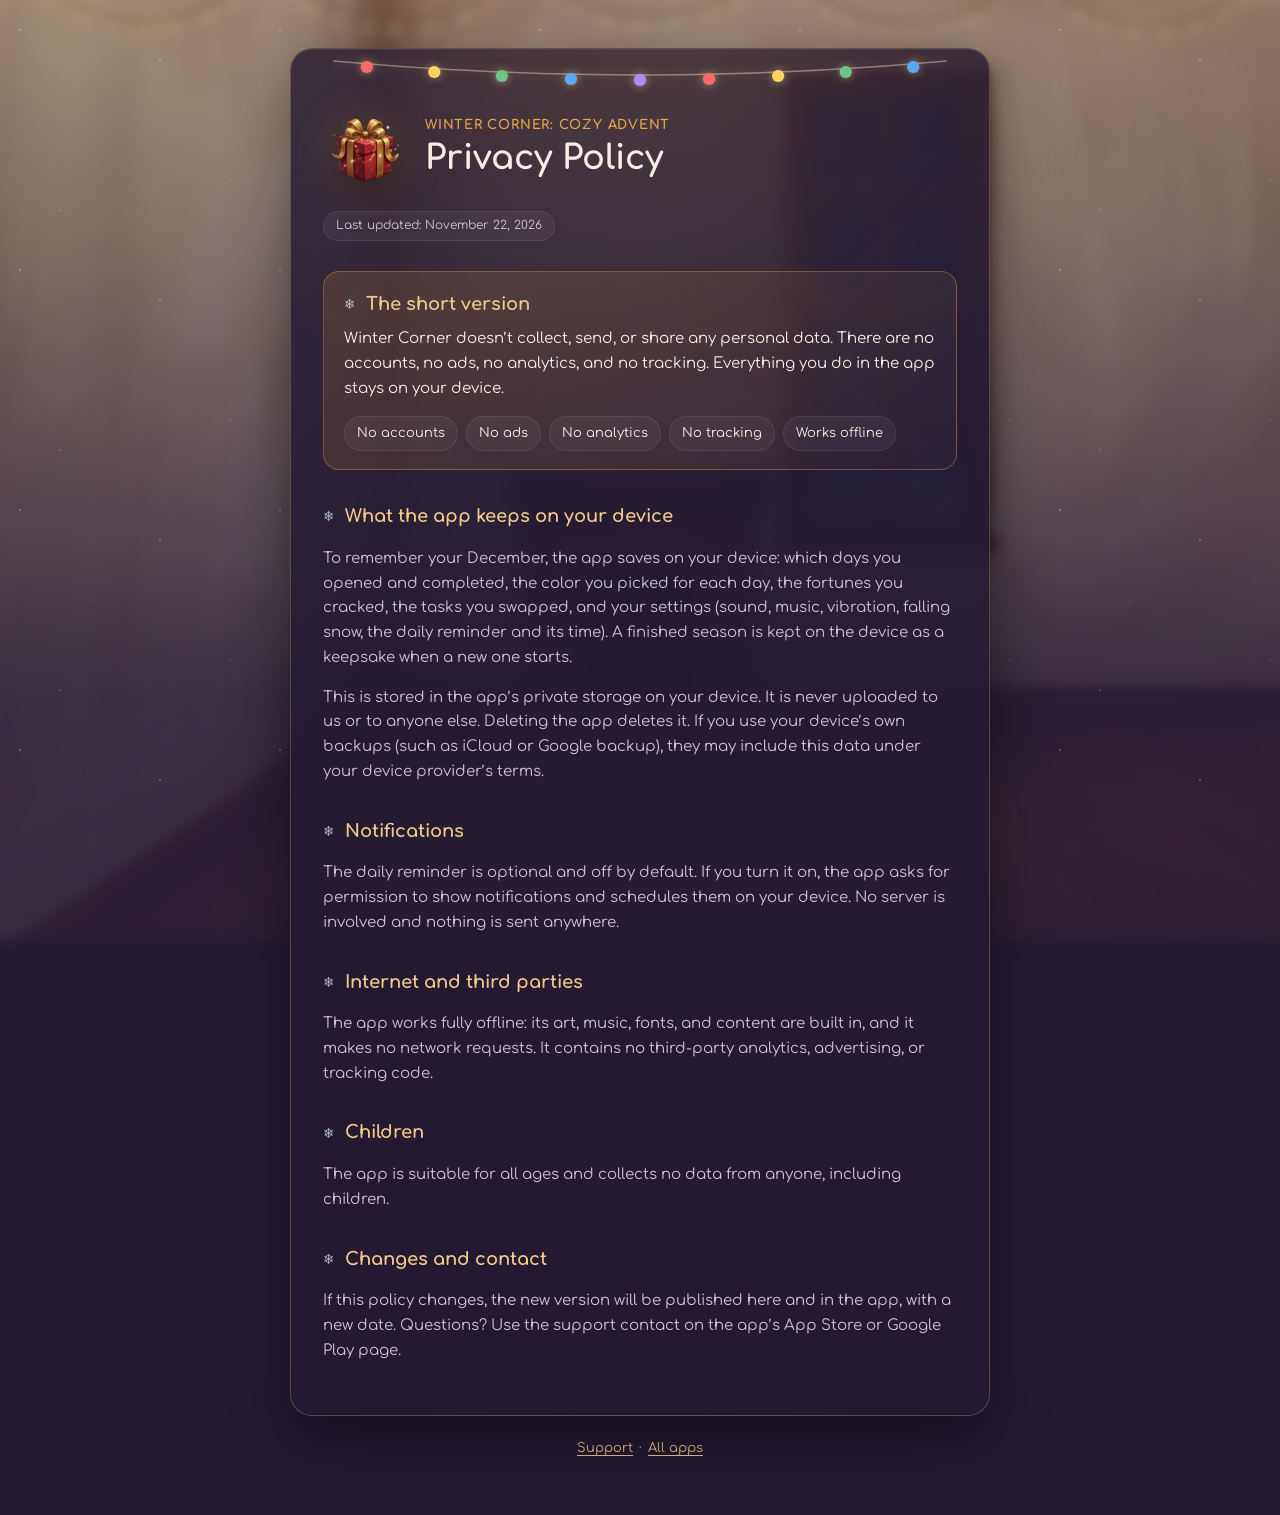
==== winter-corner/privacy/index.html @ 45a943ec "Add Winter Corner privacy policy and support pages Static GitHub Pages site for app privacy policies" ====
<!doctype html>
<html lang="en">
<head>
  <meta charset="utf-8" />
  <meta name="viewport" content="width=device-width, initial-scale=1" />
  <title>Privacy Policy · Winter Corner: Cozy Advent</title>
  <meta name="description" content="Privacy policy for Winter Corner: Cozy Advent. The app collects no personal data." />
  <meta name="theme-color" content="#241b33" />
  <link rel="icon" href="../../assets/img/gift.webp" />
  <link rel="stylesheet" href="../../assets/style.css" />
</head>
<body>
  <!-- Source of truth: my-winter-corner/docs/PRIVACY.md (also shown in the app). Keep in sync. -->
  <main>
    <header class="hero">
      <img src="../../assets/img/gift.webp" alt="" />
      <div>
        <p class="app">Winter Corner: Cozy Advent</p>
        <h1>Privacy Policy</h1>
      </div>
    </header>
    <p class="updated">Last updated: November 22, 2026</p>

    <section class="callout">
      <h2>The short version</h2>
      <p>Winter Corner doesn’t collect, send, or share any personal data. There are no accounts, no ads, no analytics, and no tracking. Everything you do in the app stays on your device.</p>
      <ul class="chips" aria-label="At a glance">
        <li>No accounts</li>
        <li>No ads</li>
        <li>No analytics</li>
        <li>No tracking</li>
        <li>Works offline</li>
      </ul>
    </section>

    <h2>What the app keeps on your device</h2>
    <p>To remember your December, the app saves on your device: which days you opened and completed, the color you picked for each day, the fortunes you cracked, the tasks you swapped, and your settings (sound, music, vibration, falling snow, the daily reminder and its time). A finished season is kept on the device as a keepsake when a new one starts.</p>
    <p>This is stored in the app’s private storage on your device. It is never uploaded to us or to anyone else. Deleting the app deletes it. If you use your device’s own backups (such as iCloud or Google backup), they may include this data under your device provider’s terms.</p>

    <h2>Notifications</h2>
    <p>The daily reminder is optional and off by default. If you turn it on, the app asks for permission to show notifications and schedules them on your device. No server is involved and nothing is sent anywhere.</p>

    <h2>Internet and third parties</h2>
    <p>The app works fully offline: its art, music, fonts, and content are built in, and it makes no network requests. It contains no third-party analytics, advertising, or tracking code.</p>

    <h2>Children</h2>
    <p>The app is suitable for all ages and collects no data from anyone, including children.</p>

    <h2>Changes and contact</h2>
    <p>If this policy changes, the new version will be published here and in the app, with a new date. Questions? Use the support contact on the app’s App Store or Google Play page.</p>
  </main>
  <footer><a href="../support/">Support</a>·<a href="../../">All apps</a></footer>
</body>
</html>
---- assets/style.css ----
/* Shared look for app policy/support pages: the Winter Corner night palette,
   the app's room as a soft backdrop, a string of lights and quiet snow.
   Everything is self-hosted: no third-party requests (these are privacy pages). */
@font-face {
  font-family: 'Comfortaa';
  font-weight: 400;
  font-display: swap;
  src: url('fonts/comfortaa-latin-400-normal.woff2') format('woff2');
}
@font-face {
  font-family: 'Comfortaa';
  font-weight: 700;
  font-display: swap;
  src: url('fonts/comfortaa-latin-700-normal.woff2') format('woff2');
}

:root {
  --bg-0: #241b33;
  --bg-1: #342645;
  --warm: #e8a24a;
  --warm-soft: #f3c98b;
  --ink: #f6eee6;
  --ink-dim: #cdbfd9;
  --card: rgba(36, 27, 51, 0.86);
  --card-border: rgba(243, 201, 139, 0.24);
  --tile: rgba(255, 255, 255, 0.045);
  --tile-border: rgba(255, 255, 255, 0.08);
  --radius: 22px;
  color-scheme: dark;
}

* {
  box-sizing: border-box;
}

html {
  background: var(--bg-0);
}

body {
  position: relative;
  margin: 0;
  min-height: 100vh;
  padding: 48px 16px 56px;
  color: var(--ink);
  font-family: 'Comfortaa', system-ui, -apple-system, 'Segoe UI', sans-serif;
  line-height: 1.65;
  -webkit-font-smoothing: antialiased;
}

/* The app's room, blurred and dimmed, as a fixed backdrop. */
body::before {
  content: '';
  position: fixed;
  inset: -40px;
  z-index: -2;
  background:
    linear-gradient(180deg, rgba(36, 27, 51, 0.3), rgba(36, 27, 51, 0.88) 75%),
    url('img/room-wide.webp') center 30% / cover no-repeat;
  filter: blur(6px) saturate(1.15);
}

/* Quiet snowfall: two layers of soft dots drifting down. */
body::after {
  content: '';
  position: fixed;
  inset: 0;
  z-index: -1;
  pointer-events: none;
  background-image:
    radial-gradient(2px 2px at 20px 30px, rgba(255, 255, 255, 0.7), transparent 60%),
    radial-gradient(1.5px 1.5px at 90px 120px, rgba(255, 255, 255, 0.55), transparent 60%),
    radial-gradient(2.5px 2.5px at 160px 60px, rgba(255, 255, 255, 0.5), transparent 60%),
    radial-gradient(1.5px 1.5px at 230px 180px, rgba(255, 255, 255, 0.6), transparent 60%),
    radial-gradient(2px 2px at 60px 210px, rgba(255, 255, 255, 0.45), transparent 60%);
  background-size: 260px 240px;
  animation: snow 18s linear infinite;
  opacity: 0.8;
}
@keyframes snow {
  from {
    background-position: 0 0;
  }
  to {
    background-position: 40px 240px;
  }
}
@media (prefers-reduced-motion: reduce) {
  body::after {
    animation: none;
  }
}

main {
  position: relative;
  max-width: 700px;
  margin: 0 auto;
  padding: 56px 32px 36px;
  background:
    radial-gradient(120% 70% at 50% -10%, rgba(232, 162, 74, 0.16), transparent 60%),
    var(--card);
  border: 1px solid var(--card-border);
  border-radius: var(--radius);
  box-shadow:
    0 24px 60px rgba(0, 0, 0, 0.45),
    inset 0 1px 0 rgba(255, 255, 255, 0.06);
  backdrop-filter: blur(6px);
}

/* A drooping string of lights across the top of the card (as in the app). */
main::before {
  content: '';
  position: absolute;
  top: 6px;
  left: 6%;
  right: 6%;
  height: 40px;
  background: url("data:image/svg+xml,%3Csvg xmlns='http://www.w3.org/2000/svg' viewBox='0 0 400 40' preserveAspectRatio='none'%3E%3Cpath d='M0 6 Q200 34 400 6' fill='none' stroke='rgba(235,215,195,0.45)' stroke-width='1.5'/%3E%3Cg%3E%3Cellipse cx='22' cy='12' rx='4' ry='6' fill='%23ff6b6b'/%3E%3Cellipse cx='66' cy='17' rx='4' ry='6' fill='%23ffd166'/%3E%3Cellipse cx='110' cy='21' rx='4' ry='6' fill='%2370c48a'/%3E%3Cellipse cx='155' cy='24' rx='4' ry='6' fill='%235aa9ff'/%3E%3Cellipse cx='200' cy='25' rx='4' ry='6' fill='%23b388ff'/%3E%3Cellipse cx='245' cy='24' rx='4' ry='6' fill='%23ff6b6b'/%3E%3Cellipse cx='290' cy='21' rx='4' ry='6' fill='%23ffd166'/%3E%3Cellipse cx='334' cy='17' rx='4' ry='6' fill='%2370c48a'/%3E%3Cellipse cx='378' cy='12' rx='4' ry='6' fill='%235aa9ff'/%3E%3C/g%3E%3C/svg%3E")
    center / 100% 100% no-repeat;
  filter: drop-shadow(0 0 4px rgba(255, 210, 140, 0.55));
  pointer-events: none;
}

/* --- Header: app art + name + title --- */
.hero {
  display: flex;
  align-items: center;
  gap: 18px;
  margin-bottom: 8px;
}
.hero img {
  flex: none;
  width: 84px;
  height: 84px;
  object-fit: contain;
  filter: drop-shadow(0 8px 16px rgba(0, 0, 0, 0.45)) drop-shadow(0 0 18px rgba(232, 162, 74, 0.25));
}
.app {
  margin: 0 0 2px;
  color: var(--warm);
  font-size: 13px;
  font-weight: 700;
  letter-spacing: 0.06em;
  text-transform: uppercase;
}
h1 {
  margin: 0;
  font-size: clamp(26px, 5vw, 34px);
  line-height: 1.2;
}
.updated {
  display: inline-block;
  margin: 14px 0 6px;
  padding: 4px 12px;
  border: 1px solid var(--tile-border);
  border-radius: 999px;
  background: var(--tile);
  color: var(--ink-dim);
  font-size: 12px;
}

h2 {
  display: flex;
  align-items: center;
  gap: 10px;
  margin: 32px 0 8px;
  color: var(--warm-soft);
  font-size: 18px;
}
h2::before {
  content: '❄';
  color: rgba(214, 234, 248, 0.75);
  font-size: 14px;
}

p,
li {
  color: var(--ink-dim);
  font-size: 15px;
}
strong {
  color: var(--ink);
}
a {
  color: var(--warm-soft);
  text-underline-offset: 3px;
}
a:hover {
  color: #ffe2b8;
}

/* "The short version": a warm highlighted callout. */
.callout {
  margin: 24px 0 8px;
  padding: 18px 20px;
  border: 1px solid rgba(232, 162, 74, 0.35);
  border-radius: 16px;
  background: linear-gradient(135deg, rgba(232, 162, 74, 0.16), rgba(232, 162, 74, 0.04));
}
.callout h2 {
  margin-top: 0;
}
.callout p {
  margin: 0;
  color: var(--ink);
}

/* Fact chips under the callout. */
.chips {
  display: flex;
  flex-wrap: wrap;
  gap: 8px;
  margin: 14px 0 0;
  padding: 0;
  list-style: none;
}
.chips li {
  padding: 6px 12px;
  border: 1px solid var(--tile-border);
  border-radius: 999px;
  background: var(--tile);
  color: var(--ink);
  font-size: 13px;
}

/* Contact block (support page). */
.contact {
  display: flex;
  flex-wrap: wrap;
  align-items: center;
  justify-content: space-between;
  gap: 14px;
  margin: 24px 0 8px;
  padding: 18px 20px;
  border: 1px solid rgba(232, 162, 74, 0.35);
  border-radius: 16px;
  background: linear-gradient(135deg, rgba(232, 162, 74, 0.16), rgba(232, 162, 74, 0.04));
}
.contact p {
  margin: 0;
  color: var(--ink);
}
.btn {
  display: inline-block;
  padding: 11px 22px;
  border-radius: 999px;
  background: linear-gradient(180deg, #f3a053, #d9483b);
  box-shadow: 0 8px 20px rgba(217, 72, 59, 0.35);
  color: #fff8f0;
  font-weight: 700;
  font-size: 15px;
  text-decoration: none;
}
.btn:hover {
  color: #fff;
  filter: brightness(1.06);
}

/* FAQ as soft expandable tiles. */
.faq {
  margin: 0;
  padding: 0;
}
.faq details {
  margin: 10px 0;
  border: 1px solid var(--tile-border);
  border-radius: 14px;
  background: var(--tile);
}
.faq summary {
  position: relative;
  padding: 14px 44px 14px 18px;
  color: var(--ink);
  font-weight: 700;
  cursor: pointer;
  list-style: none;
}
.faq summary::-webkit-details-marker {
  display: none;
}
.faq summary::after {
  content: '+';
  position: absolute;
  right: 18px;
  top: 50%;
  transform: translateY(-50%);
  color: var(--warm);
  font-size: 20px;
  line-height: 1;
}
.faq details[open] summary::after {
  content: '–';
}
.faq details p {
  margin: 0;
  padding: 0 18px 16px;
}

/* App list (home page). */
.apps {
  display: grid;
  gap: 14px;
  margin: 24px 0 0;
  padding: 0;
  list-style: none;
}
.apps li {
  display: flex;
  align-items: center;
  gap: 16px;
  padding: 16px 18px;
  border: 1px solid var(--tile-border);
  border-radius: 16px;
  background: var(--tile);
}
.apps img {
  flex: none;
  width: 56px;
  height: 56px;
  object-fit: contain;
  filter: drop-shadow(0 6px 10px rgba(0, 0, 0, 0.4));
}
.apps .name {
  display: block;
  margin-bottom: 2px;
  color: var(--ink);
  font-weight: 700;
}
.apps .links a {
  font-size: 14px;
}

footer {
  max-width: 700px;
  margin: 22px auto 0;
  color: var(--ink-dim);
  font-size: 13px;
  text-align: center;
}
footer a {
  margin: 0 6px;
}

@media (max-width: 520px) {
  body {
    padding: 28px 12px 40px;
  }
  main {
    padding: 48px 20px 28px;
  }
  .hero img {
    width: 64px;
    height: 64px;
  }
  .contact {
    flex-direction: column;
    align-items: flex-start;
  }
}
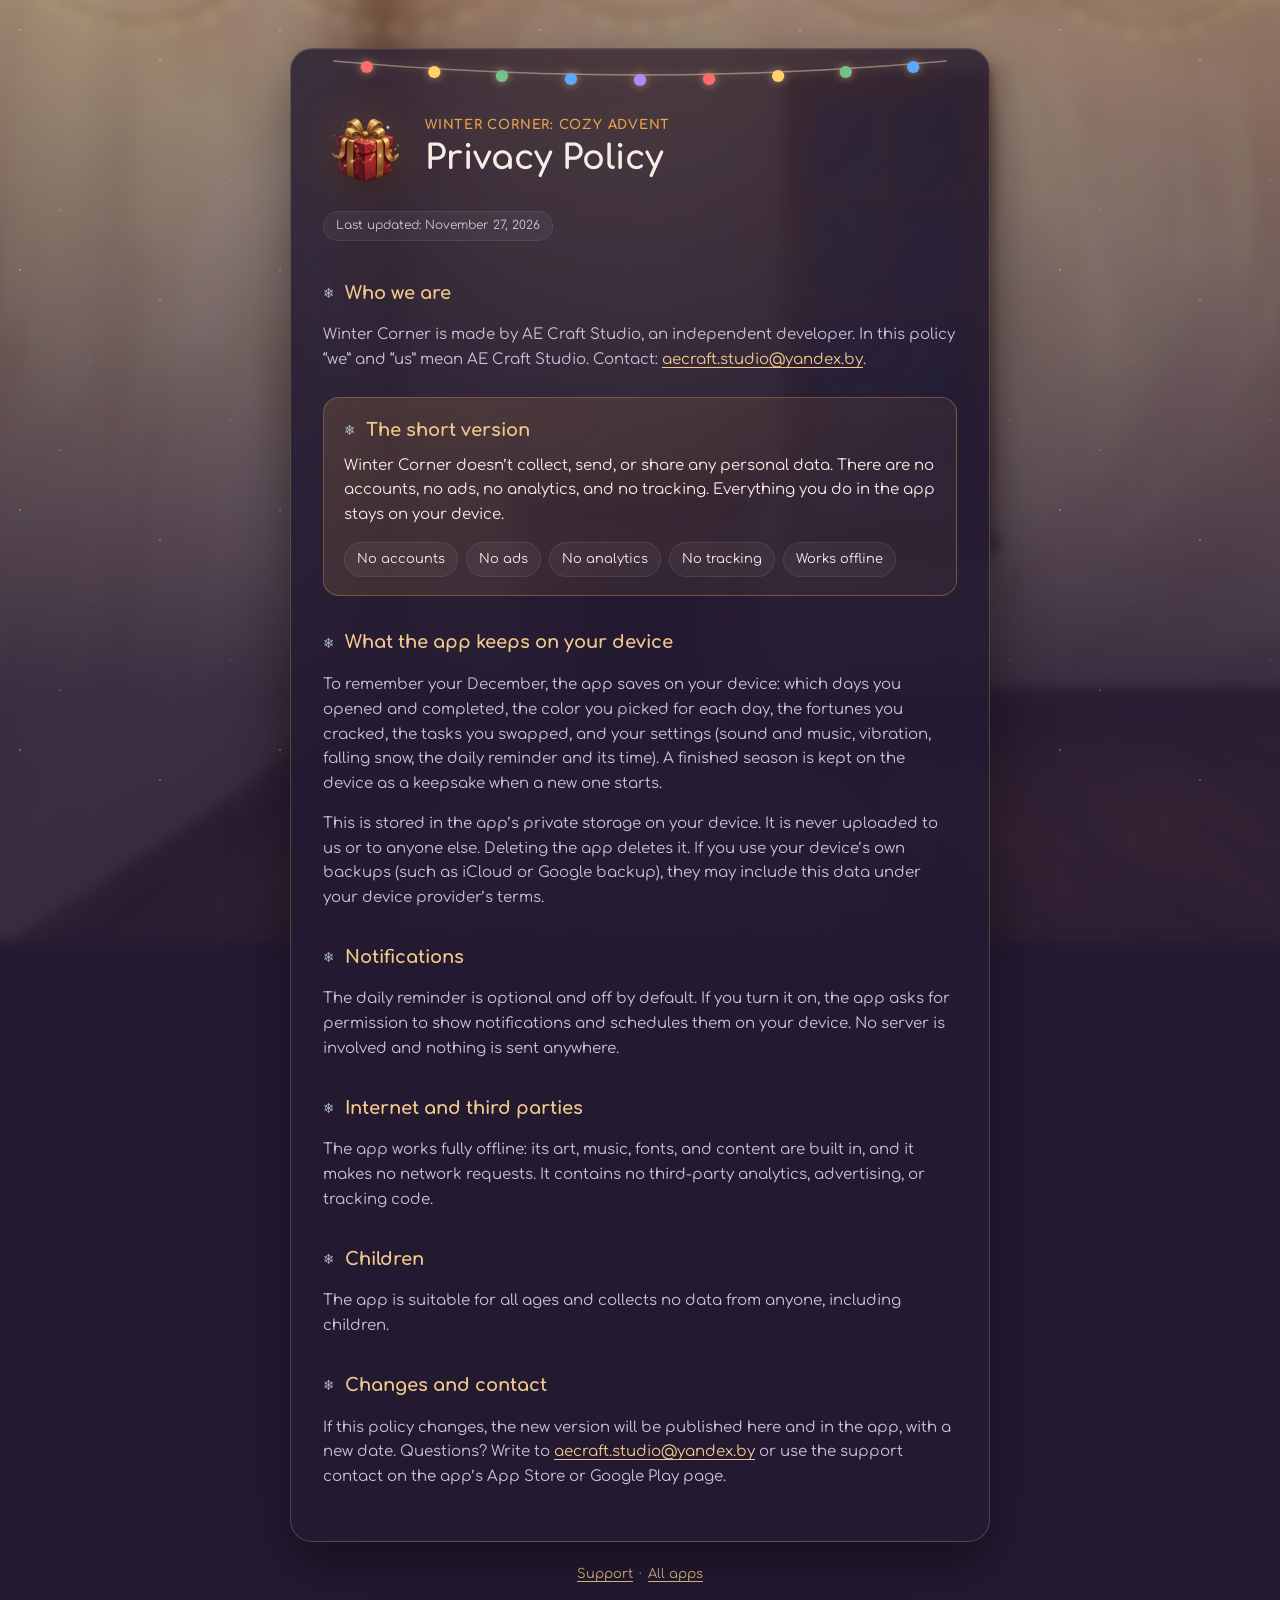
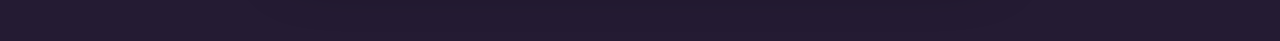
==== commit 5c455c5e: "Winter Corner: name AE Craft Studio, studio contact email - Privacy: add "Who we are" (AE Craft Stud" ====
--- a/winter-corner/privacy/index.html
+++ b/winter-corner/privacy/index.html
@@ -19,7 +19,10 @@
         <h1>Privacy Policy</h1>
       </div>
     </header>
-    <p class="updated">Last updated: November 22, 2026</p>
+    <p class="updated">Last updated: November 27, 2026</p>
+
+    <h2>Who we are</h2>
+    <p>Winter Corner is made by AE Craft Studio, an independent developer. In this policy “we” and “us” mean AE Craft Studio. Contact: <a href="mailto:aecraft.studio@yandex.by">aecraft.studio@yandex.by</a>.</p>
 
     <section class="callout">
       <h2>The short version</h2>
@@ -34,7 +37,7 @@
     </section>
 
     <h2>What the app keeps on your device</h2>
-    <p>To remember your December, the app saves on your device: which days you opened and completed, the color you picked for each day, the fortunes you cracked, the tasks you swapped, and your settings (sound, music, vibration, falling snow, the daily reminder and its time). A finished season is kept on the device as a keepsake when a new one starts.</p>
+    <p>To remember your December, the app saves on your device: which days you opened and completed, the color you picked for each day, the fortunes you cracked, the tasks you swapped, and your settings (sound and music, vibration, falling snow, the daily reminder and its time). A finished season is kept on the device as a keepsake when a new one starts.</p>
     <p>This is stored in the app’s private storage on your device. It is never uploaded to us or to anyone else. Deleting the app deletes it. If you use your device’s own backups (such as iCloud or Google backup), they may include this data under your device provider’s terms.</p>
 
     <h2>Notifications</h2>
@@ -47,7 +50,7 @@
     <p>The app is suitable for all ages and collects no data from anyone, including children.</p>
 
     <h2>Changes and contact</h2>
-    <p>If this policy changes, the new version will be published here and in the app, with a new date. Questions? Use the support contact on the app’s App Store or Google Play page.</p>
+    <p>If this policy changes, the new version will be published here and in the app, with a new date. Questions? Write to <a href="mailto:aecraft.studio@yandex.by">aecraft.studio@yandex.by</a> or use the support contact on the app’s App Store or Google Play page.</p>
   </main>
   <footer><a href="../support/">Support</a>·<a href="../../">All apps</a></footer>
 </body>
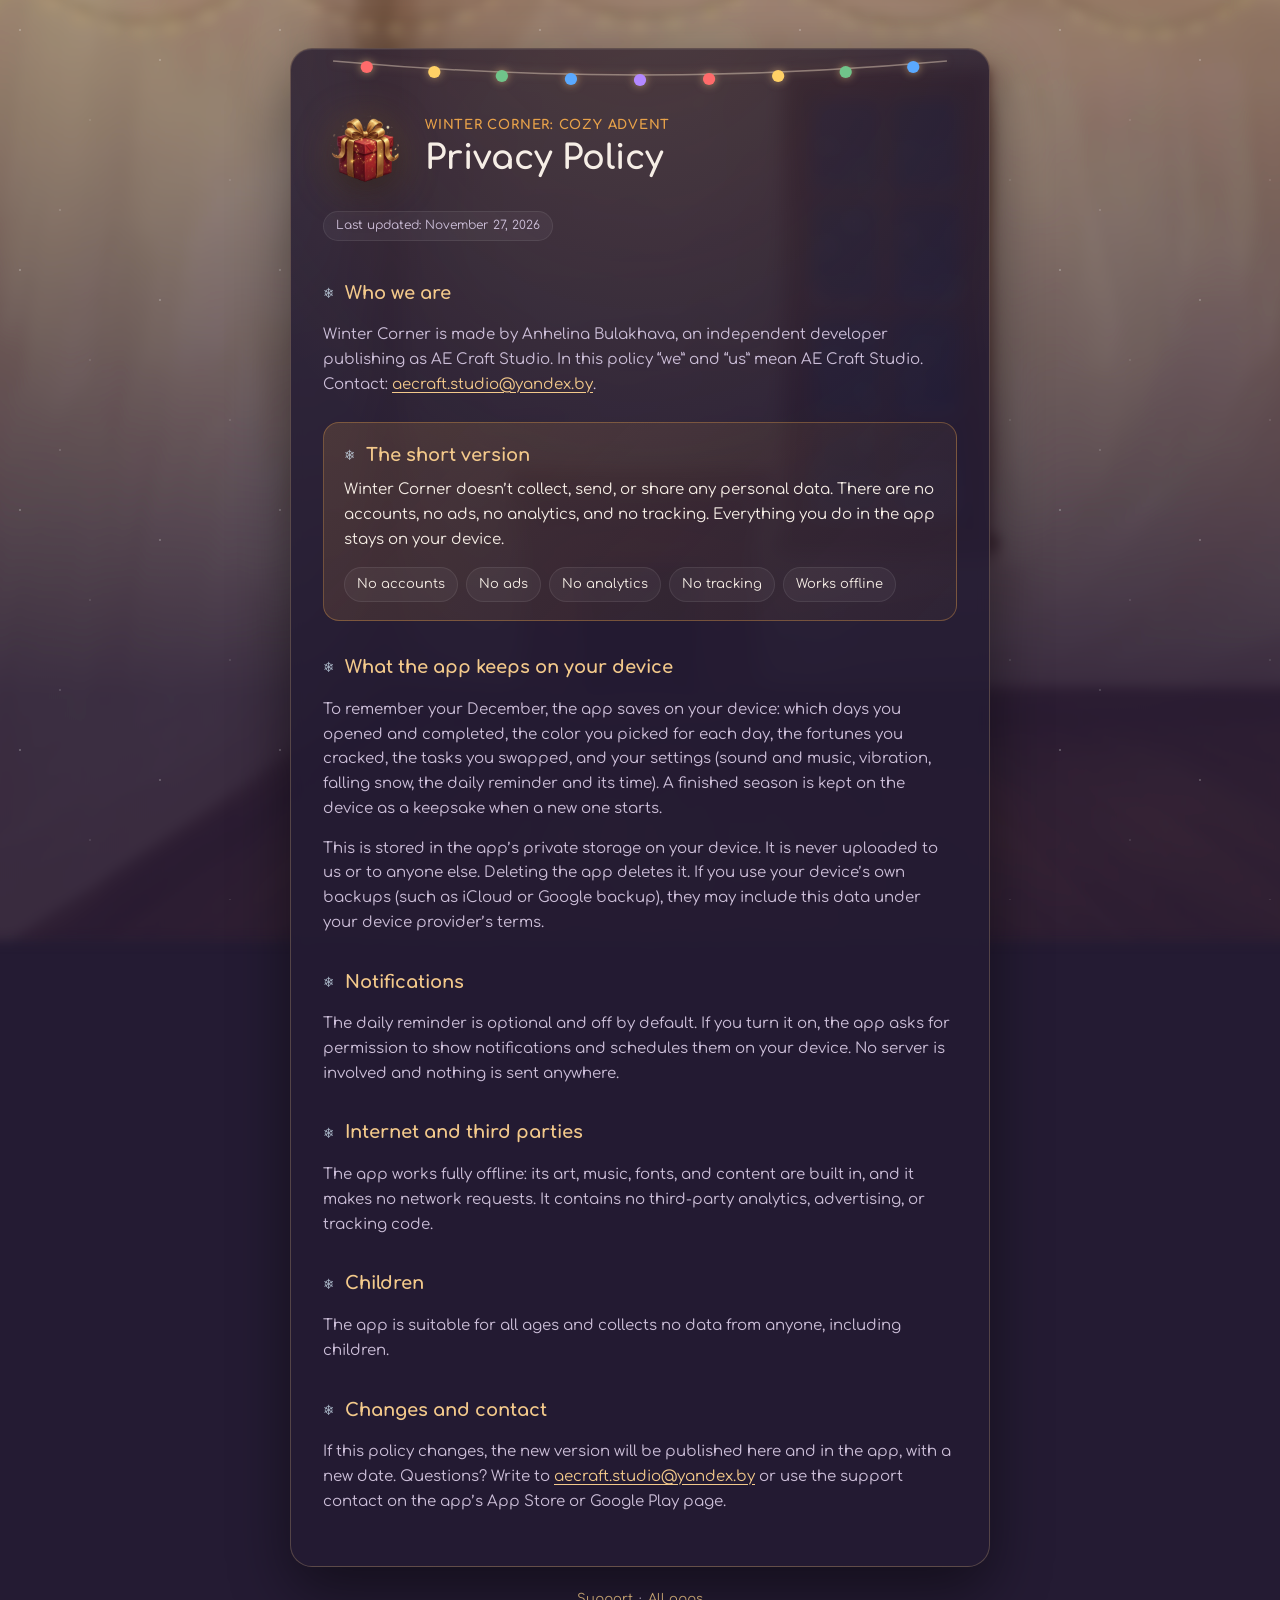
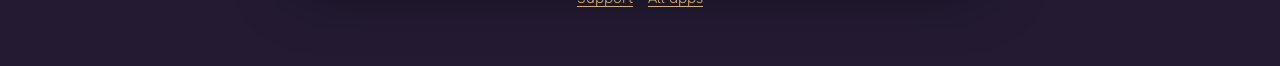
==== commit ae3b0973: "Winter Corner privacy: name the developer behind AE Craft Studio Matches both the App Store seller (" ====
--- a/winter-corner/privacy/index.html
+++ b/winter-corner/privacy/index.html
@@ -22,7 +22,7 @@
     <p class="updated">Last updated: November 27, 2026</p>
 
     <h2>Who we are</h2>
-    <p>Winter Corner is made by AE Craft Studio, an independent developer. In this policy “we” and “us” mean AE Craft Studio. Contact: <a href="mailto:aecraft.studio@yandex.by">aecraft.studio@yandex.by</a>.</p>
+    <p>Winter Corner is made by Anhelina Bulakhava, an independent developer publishing as AE Craft Studio. In this policy “we” and “us” mean AE Craft Studio. Contact: <a href="mailto:aecraft.studio@yandex.by">aecraft.studio@yandex.by</a>.</p>
 
     <section class="callout">
       <h2>The short version</h2>
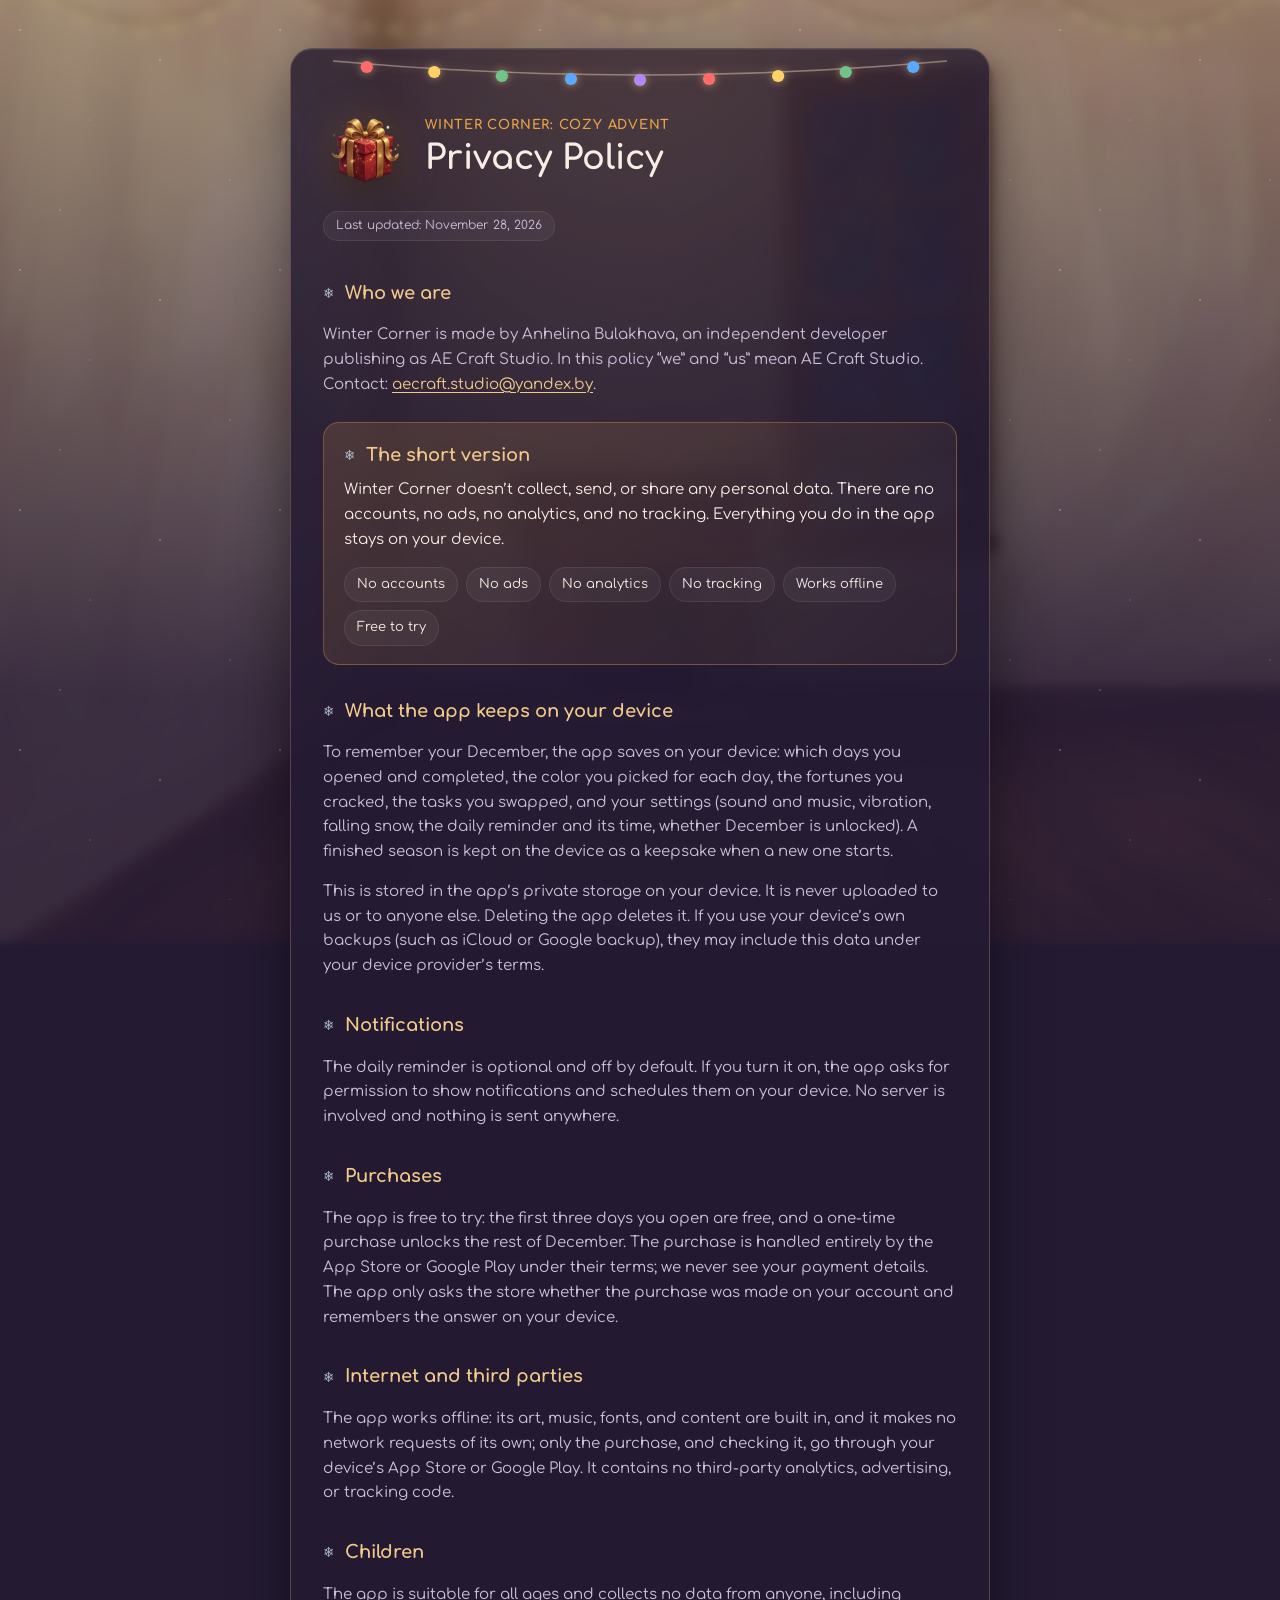
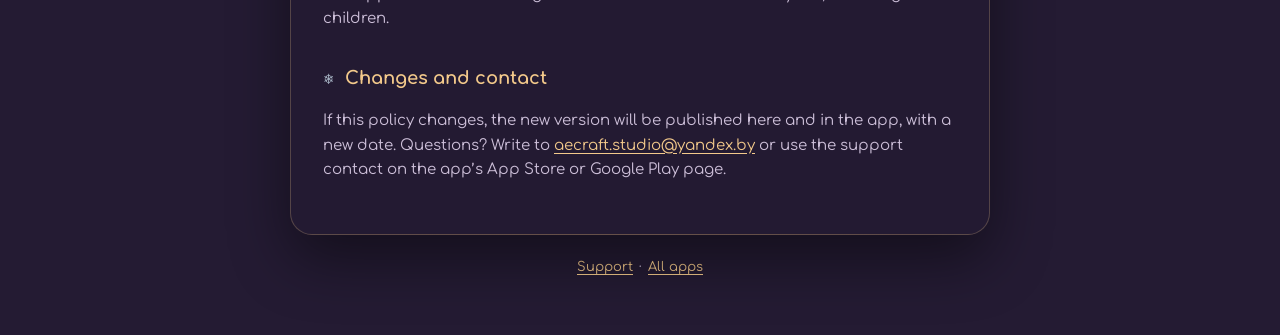
==== commit 22bb4f8e: "Winter Corner privacy: purchases (free to try, one-time unlock) Synced with my-winter-corner docs/PR" ====
--- a/winter-corner/privacy/index.html
+++ b/winter-corner/privacy/index.html
@@ -19,7 +19,7 @@
         <h1>Privacy Policy</h1>
       </div>
     </header>
-    <p class="updated">Last updated: November 27, 2026</p>
+    <p class="updated">Last updated: November 28, 2026</p>
 
     <h2>Who we are</h2>
     <p>Winter Corner is made by Anhelina Bulakhava, an independent developer publishing as AE Craft Studio. In this policy “we” and “us” mean AE Craft Studio. Contact: <a href="mailto:aecraft.studio@yandex.by">aecraft.studio@yandex.by</a>.</p>
@@ -33,18 +33,22 @@
         <li>No analytics</li>
         <li>No tracking</li>
         <li>Works offline</li>
+        <li>Free to try</li>
       </ul>
     </section>
 
     <h2>What the app keeps on your device</h2>
-    <p>To remember your December, the app saves on your device: which days you opened and completed, the color you picked for each day, the fortunes you cracked, the tasks you swapped, and your settings (sound and music, vibration, falling snow, the daily reminder and its time). A finished season is kept on the device as a keepsake when a new one starts.</p>
+    <p>To remember your December, the app saves on your device: which days you opened and completed, the color you picked for each day, the fortunes you cracked, the tasks you swapped, and your settings (sound and music, vibration, falling snow, the daily reminder and its time, whether December is unlocked). A finished season is kept on the device as a keepsake when a new one starts.</p>
     <p>This is stored in the app’s private storage on your device. It is never uploaded to us or to anyone else. Deleting the app deletes it. If you use your device’s own backups (such as iCloud or Google backup), they may include this data under your device provider’s terms.</p>
 
     <h2>Notifications</h2>
     <p>The daily reminder is optional and off by default. If you turn it on, the app asks for permission to show notifications and schedules them on your device. No server is involved and nothing is sent anywhere.</p>
 
+    <h2>Purchases</h2>
+    <p>The app is free to try: the first three days you open are free, and a one-time purchase unlocks the rest of December. The purchase is handled entirely by the App Store or Google Play under their terms; we never see your payment details. The app only asks the store whether the purchase was made on your account and remembers the answer on your device.</p>
+
     <h2>Internet and third parties</h2>
-    <p>The app works fully offline: its art, music, fonts, and content are built in, and it makes no network requests. It contains no third-party analytics, advertising, or tracking code.</p>
+    <p>The app works offline: its art, music, fonts, and content are built in, and it makes no network requests of its own; only the purchase, and checking it, go through your device’s App Store or Google Play. It contains no third-party analytics, advertising, or tracking code.</p>
 
     <h2>Children</h2>
     <p>The app is suitable for all ages and collects no data from anyone, including children.</p>
